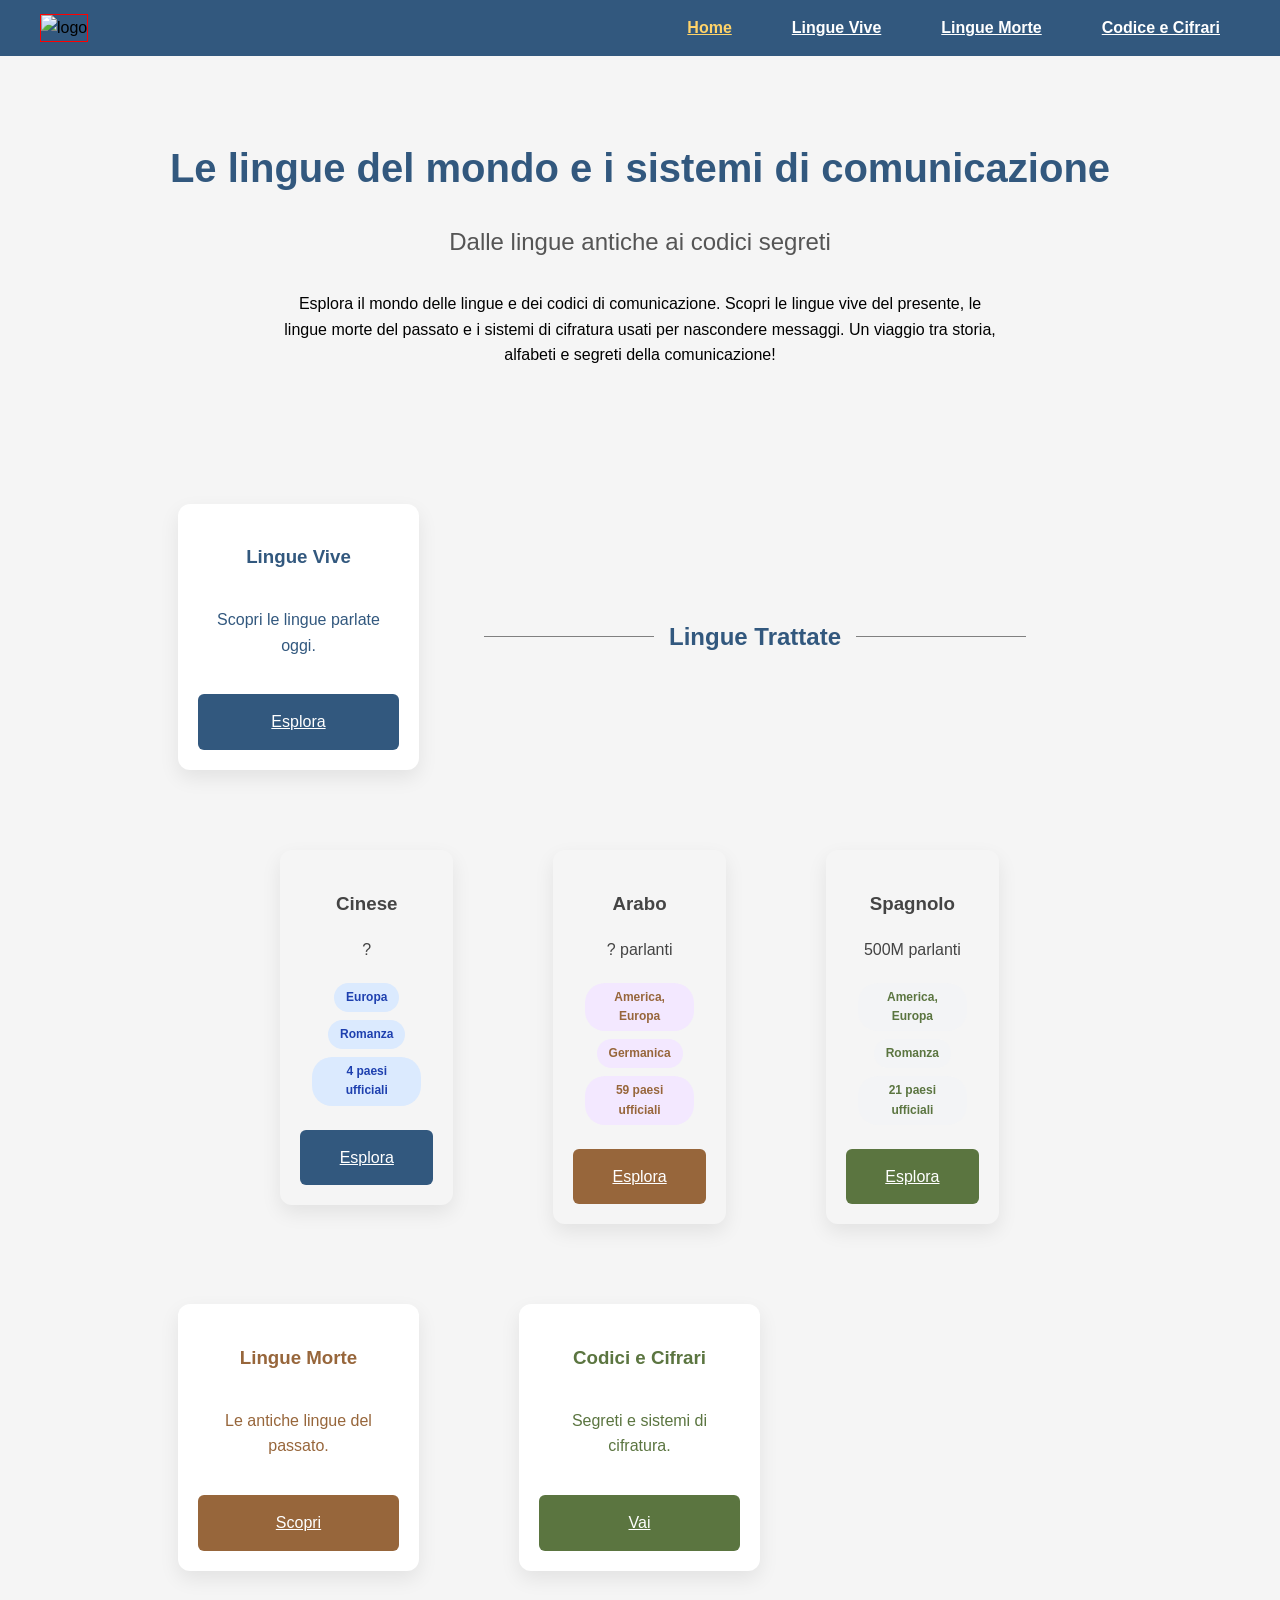
==== index.html @ 3eb3698b "finito pagina 'Home'(mancano le immagini e le modiche alle lingue delle card)" ====
<html>
    <meta charset="UTF-8">
    <meta name="viewport" content="width=device-width, initial-scale=1.0">
<head>
    <title>
        Lingue parlate nel mondo 
    </title> 
    <link rel="stylesheet" href="style.css">
</head>

<body>
    <header class="header">
        <img src="" alt="logo" class="header__logo">

        <nav class="menu">
            <ul class="nav__list">
                <li class="nav__item"> <a class="nav__link nav__link--active" href="">Home</a> </li>
                <li class="nav__item"> <a class="nav__link"href="lingue-vive.html">Lingue Vive</a> </li>
                <li class="nav__item"> <a class="nav__link"href="">Lingue Morte</a> </li>
                <li class="nav__item"> <a class="nav__link" href="">Codice e Cifrari</a> </li>
            </ul>
        </nav>
    </header>

    <div class="hero">
        <h1 class="hero__title">Le lingue del mondo e i sistemi di comunicazione</h1>
        <h2 class="hero__subtitle">Dalle lingue antiche ai codici segreti</h2>
        <p class="hero__text">Esplora il mondo delle lingue e dei codici di comunicazione. Scopri le lingue vive del presente, le lingue morte del passato e i sistemi di cifratura usati per nascondere messaggi. Un viaggio tra storia, alfabeti e segreti della comunicazione!</p>
    </div>

    <div class="grid">
        <div class="grid__column">
        <div class="card">
            <h3 class=" text--blu">Lingue Vive</h3>
            <img src="" alt="">
            <p class=" text--blu">Scopri le lingue parlate oggi.</p>
            <a href="lingue-vive.html" class="button button--blu">Esplora</a>
        </div>
    </div>
    
    <h2 class="section-title">Lingue Trattate</h2>

    <div class="grid">
        <div class="grid__column">
        <div class="card card-transparent">
            <img src="" alt="">
            <h3 class="">Cinese</h3>
            <p class="">?</p>
            <div class="tag">
                <li class="tag__button tag__button--azzuro">Europa</li>
                <li class="tag__button tag__button--azzuro">Romanza</li>
                <li class="tag__button tag__button--azzuro">4 paesi ufficiali</li>
            </div>
            <a href="lingue-vive.html" class="button button--blu">Esplora</a>
        </div>
    </div>

    <div class="grid__column">
        <div class="card card-transparent">
            <img src="" alt="">
            <h3 class="">Arabo</h3>
            <p class="">? parlanti</p>
            <div class="tag">
                <li class="tag__button tag__button--marrone">America, Europa</li>
                <li class="tag__button tag__button--marrone">Germanica</li>
                <li class="tag__button tag__button--marrone">59 paesi ufficiali</li>
            </div>
            <a href="" class="button button--marrone">Esplora</a>
        </div>
    </div>

    <div class="grid__column">
        <div class="card card-transparent">
            <img src="" alt="">
            <h3 class="">Spagnolo</h3>
            <p class="">500M parlanti</p>
            <div class="tag">
                <li class="tag__button tag__button--verde">America, Europa</li>
                <li class="tag__button tag__button--verde">Romanza</li>
                <li class="tag__button tag__button--verde">21 paesi ufficiali</li>
            </div>
            <a href="" class="button button--verde">Esplora</a>
        </div>
    </div>
    </div>
    <div class="grid__column">
        <div class="card">
            <h3 class=" text--marrone">Lingue Morte</h3>
            <img src="" alt="">
            <p class=" text--marrone">Le antiche lingue del passato.</p>
            <a href="" class="button button--marrone">Scopri</a>
        </div>
    </div>

    <div class="grid__column">
        <div class="card">
            <h3 class="text--verde">Codici e Cifrari</h3>
            <img src="" alt="">
            <p class=" text--verde">Segreti e sistemi di cifratura.</p>
            <a href="" class="button button--verde">Vai</a>
        </div>
    </div>
    </div>

</body>

</html>
---- style.css ----
body, html{ font-family: 'Segoe UI', Tahoma, sans-serif; line-height: 1.6; font-size: medium; box-sizing: border-box;margin: 0;padding: 0;}
*,*:before,*:after{ box-sizing: border-box;}
body{background: whitesmoke ;}

.header{
    display: flex;
    justify-content: space-between;
    align-items: center;
    background: #32587e;
    padding: 0 40px;
}

.header__logo{border: 1px, solid, red;}

.nav__list{display: flex; gap: 20px; padding:0 ; margin: 0;}
.nav__item{display: inline-block}
.nav__link{padding: 15px 20px; display: inline-block;color: white; font-weight: bold;transition: 0.3s;}
.nav__link:hover{color: #ffd369;}
.nav__link--active{color: #ffd369;}

.hero{
    display: block;
    text-align: center;
    padding: 80px 40px;
}
.hero__title{font-size: 40px; position: relative; margin: 0; COLOR: #32587e}
.hero__title::after{content: ""; display: block; width: 0px; height: 3px; background: #ffd369; margin: 10px auto; transition: 0.8s;}
.hero__title:hover::after{width: 30%;}
.hero__subtitle{ font-weight: 400; color: #555; padding: 0; margin: 0; }
.hero__text{margin-top: 30px; padding: 0 20%;}

.section-title{display: flex;justify-content: center;align-items: center;text-align: center;font-weight: 600; color: #32587e; padding: 0; margin: 0;}
.section-title::before{content: "";width: 170px;border-bottom:  1px solid grey;margin: 0 15px;}
.section-title::after{content: "";width: 170px;border-bottom: 1px solid grey;margin: 0 15px;}


.grid{display: flex; padding: 0px 10%; flex-wrap: wrap; color: #444; line-height:1.6; text-align: center;}
.grid__column{width: 33.3%; padding: 10px 20px;}

.card{background: white; padding: 20px; border-radius: 12px; box-shadow: 0 8px 20px rgba(0,0,0,0.08); transition: 0.3; margin: 30px}
.card:hover{transform: translateY(-10px); box-shadow: 0 15px 30px rgba(0,0,0,0.12)}
.card-transparent{background: transparent;}
.card--white{background: white;}


.button{padding: 15px 20px; display: inline-block; color: white; width: 100%; text-align: center; transition: 0.3; border-radius: 6px; margin-top: 20px}
.button:hover{background: #ffd369; color: #1e2a38; opacity: 0.85;}

.tag{display:flex; align-items: center; justify-content:space-around; gap:8px; padding:4px 12px; flex-wrap: wrap;}
.tag__button{display: inline-block; max-width: 180px; font-size: 12px; font-weight: 600;border-radius: 20px; padding: 5px 12px; text-align:center;}

.box{display:flex; justify-content:center;align-items: center; width: 100%;  padding: 20px 20%;background: radial-gradient(white, rgb(186, 216, 247));}
.box__txt{text-align: center;padding: 0 20px; color:#1e2a38;}



.tag__button--azzuro { background: #dbeafe; color: #1e40af; }
.tag__button--marrone   { background: #f3e8ff; color:#97663b; }
.tag__button--verde  { background: #f3f4f6; color:#5b7540; width: auto; }
.text--blu{color: #32587e; }
.text--marrone{color: #97663b; }
.text--verde{color: #5b7540; }
.button--blu{background:#32587e;}
.button--marrone{background:#97663b;}
.button--verde{background: #5b7540;}

@media (max-width: 768px){
    .header{padding-left: 20px; padding-right: 60px; position:relative}
    .menu{display: block; position: absolute;top: 108px; left: -100%; width: 100%;}  /*video su marchetti su come si fanno i 3 linette e appare il menu*/
    .nav__item{width: 100%}
    .hero{flex-wrap: wrap;}
    .hero__title,.hero__subtitle,.hero__text, .section-title{width: 100%}
    .grid__column, .card, .box{width: 100%}
    .box{flex-wrap: wrap;}
    
}
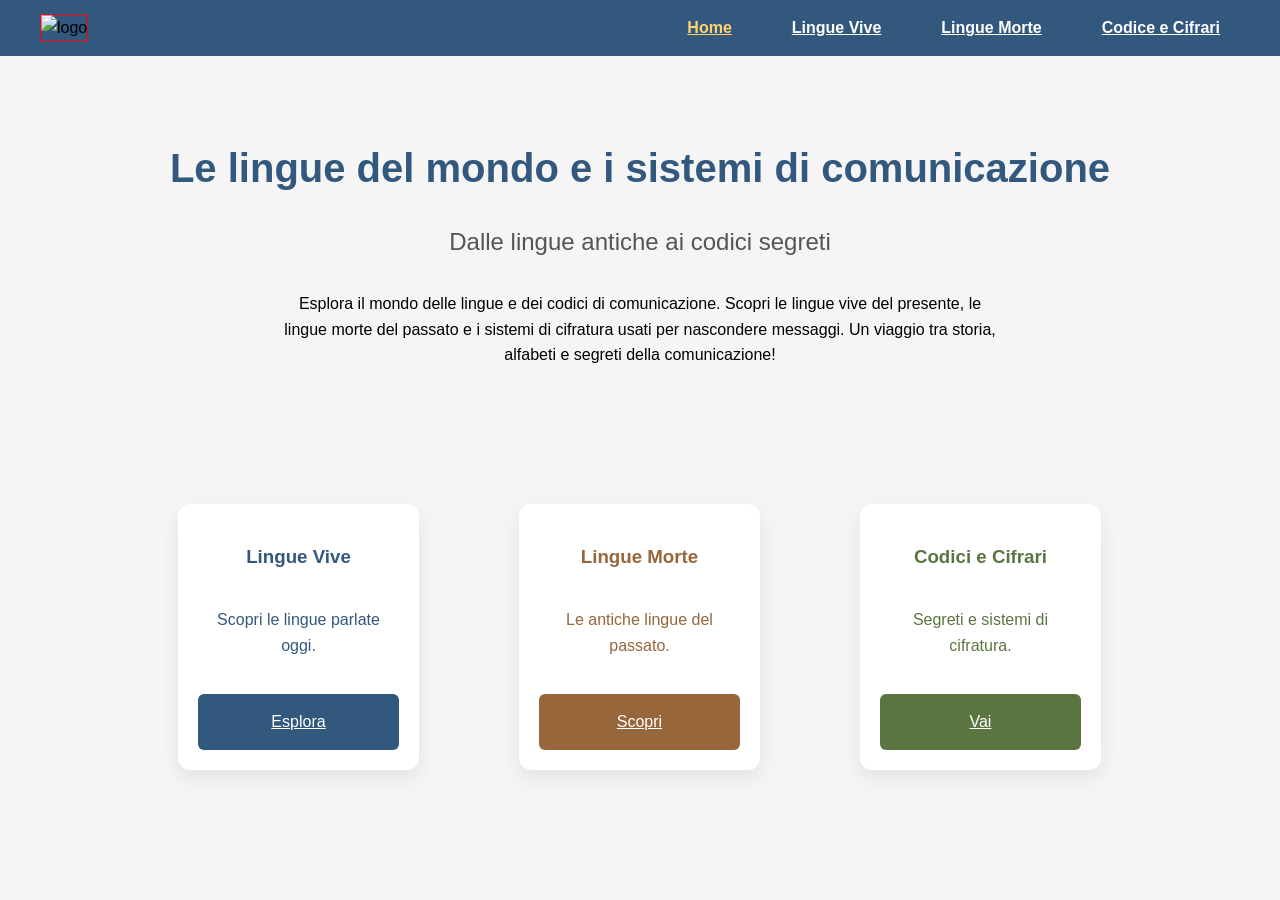
==== commit d4de7cfb: "piccoli errori sistemati" ====
--- a/index.html
+++ b/index.html
@@ -37,52 +37,7 @@
             <a href="lingue-vive.html" class="button button--blu">Esplora</a>
         </div>
     </div>
-    
-    <h2 class="section-title">Lingue Trattate</h2>
-
-    <div class="grid">
-        <div class="grid__column">
-        <div class="card card-transparent">
-            <img src="" alt="">
-            <h3 class="">Cinese</h3>
-            <p class="">?</p>
-            <div class="tag">
-                <li class="tag__button tag__button--azzuro">Europa</li>
-                <li class="tag__button tag__button--azzuro">Romanza</li>
-                <li class="tag__button tag__button--azzuro">4 paesi ufficiali</li>
-            </div>
-            <a href="lingue-vive.html" class="button button--blu">Esplora</a>
-        </div>
-    </div>
-
-    <div class="grid__column">
-        <div class="card card-transparent">
-            <img src="" alt="">
-            <h3 class="">Arabo</h3>
-            <p class="">? parlanti</p>
-            <div class="tag">
-                <li class="tag__button tag__button--marrone">America, Europa</li>
-                <li class="tag__button tag__button--marrone">Germanica</li>
-                <li class="tag__button tag__button--marrone">59 paesi ufficiali</li>
-            </div>
-            <a href="" class="button button--marrone">Esplora</a>
-        </div>
-    </div>
-
-    <div class="grid__column">
-        <div class="card card-transparent">
-            <img src="" alt="">
-            <h3 class="">Spagnolo</h3>
-            <p class="">500M parlanti</p>
-            <div class="tag">
-                <li class="tag__button tag__button--verde">America, Europa</li>
-                <li class="tag__button tag__button--verde">Romanza</li>
-                <li class="tag__button tag__button--verde">21 paesi ufficiali</li>
-            </div>
-            <a href="" class="button button--verde">Esplora</a>
-        </div>
-    </div>
-    </div>
+ 
     <div class="grid__column">
         <div class="card">
             <h3 class=" text--marrone">Lingue Morte</h3>
--- a/style.css
+++ b/style.css
@@ -72,5 +72,4 @@
     .hero__title,.hero__subtitle,.hero__text, .section-title{width: 100%}
     .grid__column, .card, .box{width: 100%}
     .box{flex-wrap: wrap;}
-    
 }
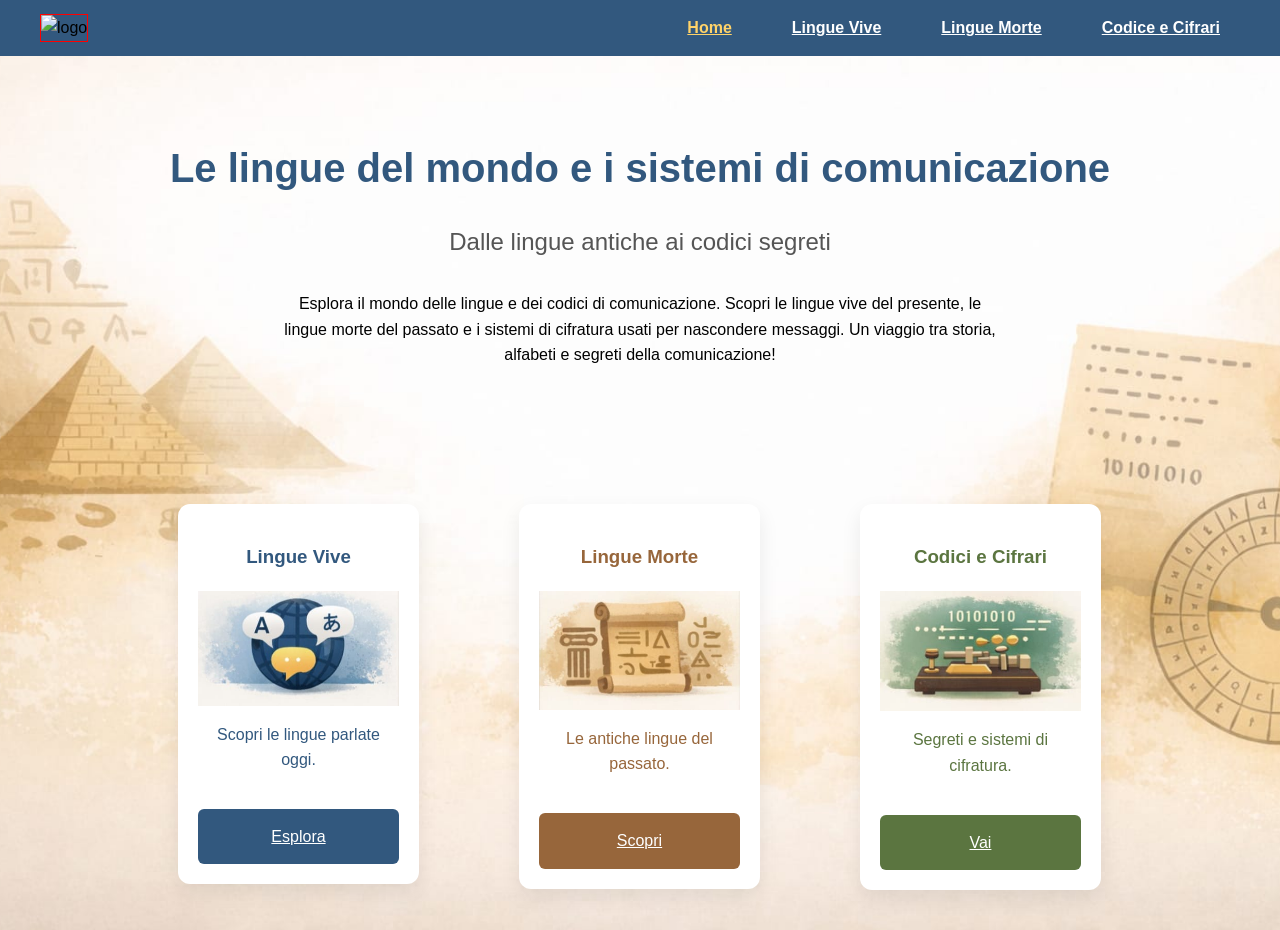
==== commit 664d9ca3: "creazione sottocartelle, inserimento immagini, sistemazione di particolari" ====
--- a/index.html
+++ b/index.html
@@ -14,9 +14,9 @@
 
         <nav class="menu">
             <ul class="nav__list">
-                <li class="nav__item"> <a class="nav__link nav__link--active" href="">Home</a> </li>
-                <li class="nav__item"> <a class="nav__link"href="lingue-vive.html">Lingue Vive</a> </li>
-                <li class="nav__item"> <a class="nav__link"href="">Lingue Morte</a> </li>
+                <li class="nav__item"> <a class="nav__link nav__link--active" href="index.html">Home</a> </li>
+                <li class="nav__item"> <a class="nav__link"href="lingue/lingue-vive.html">Lingue Vive</a> </li>
+                <li class="nav__item"> <a class="nav__link"href="lingue/lingue-morte.html">Lingue Morte</a> </li>
                 <li class="nav__item"> <a class="nav__link" href="">Codice e Cifrari</a> </li>
             </ul>
         </nav>
@@ -32,25 +32,25 @@
         <div class="grid__column">
         <div class="card">
             <h3 class=" text--blu">Lingue Vive</h3>
-            <img src="" alt="">
+            <img class="card__img" src="immagini/lingue vive.jpeg" alt="Lingue vive">
             <p class=" text--blu">Scopri le lingue parlate oggi.</p>
-            <a href="lingue-vive.html" class="button button--blu">Esplora</a>
+            <a href="lingue/lingue-vive.html" class="button button--blu">Esplora</a>
         </div>
     </div>
  
     <div class="grid__column">
         <div class="card">
             <h3 class=" text--marrone">Lingue Morte</h3>
-            <img src="" alt="">
+            <img class="card__img" src="immagini/lingue morte.jpeg" alt="lingue morte">
             <p class=" text--marrone">Le antiche lingue del passato.</p>
-            <a href="" class="button button--marrone">Scopri</a>
+            <a href="lingue/lingue-morte.html" class="button button--marrone">Scopri</a>
         </div>
     </div>
 
     <div class="grid__column">
         <div class="card">
             <h3 class="text--verde">Codici e Cifrari</h3>
-            <img src="" alt="">
+            <img class="card__img" src="immagini/codice e cifrari.jpeg" alt="codice e cifrari">
             <p class=" text--verde">Segreti e sistemi di cifratura.</p>
             <a href="" class="button button--verde">Vai</a>
         </div>
--- a/style.css
+++ b/style.css
@@ -1,6 +1,6 @@
 body, html{ font-family: 'Segoe UI', Tahoma, sans-serif; line-height: 1.6; font-size: medium; box-sizing: border-box;margin: 0;padding: 0;}
 *,*:before,*:after{ box-sizing: border-box;}
-body{background: whitesmoke ;}
+body{background-image: url("immagini/background1.jpeg");background-size: cover;background-repeat: no-repeat;background-position: center;background-attachment:local;}
 
 .header{
     display: flex;
@@ -24,10 +24,14 @@
     padding: 80px 40px;
 }
 .hero__title{font-size: 40px; position: relative; margin: 0; COLOR: #32587e}
-.hero__title::after{content: ""; display: block; width: 0px; height: 3px; background: #ffd369; margin: 10px auto; transition: 0.8s;}
-.hero__title:hover::after{width: 30%;}
+.hero__title::after, .hero__title--dead::after{content: ""; display: block; width: 0px; height: 3px; background: #ffd369; margin: 10px auto; transition: 0.8s;}
+.hero__title:hover::after, .hero__title--dead:hover::after{width: 30%;}
 .hero__subtitle{ font-weight: 400; color: #555; padding: 0; margin: 0; }
 .hero__text{margin-top: 30px; padding: 0 20%;}
+
+.hero__title--dead{font-size: 47px; position: relative; margin: 0;color: #5c3a21;}
+.hero__text--dead{margin-top: 30px; padding: 0 20%; color: #8c6b4f;}
+
 
 .section-title{display: flex;justify-content: center;align-items: center;text-align: center;font-weight: 600; color: #32587e; padding: 0; margin: 0;}
 .section-title::before{content: "";width: 170px;border-bottom:  1px solid grey;margin: 0 15px;}
@@ -41,6 +45,8 @@
 .card:hover{transform: translateY(-10px); box-shadow: 0 15px 30px rgba(0,0,0,0.12)}
 .card-transparent{background: transparent;}
 .card--white{background: white;}
+.card__img {max-width: 100%;height: auto;}
+.card__img1{max-width: 30%;height:auto; align-content: center;}
 
 
 .button{padding: 15px 20px; display: inline-block; color: white; width: 100%; text-align: center; transition: 0.3; border-radius: 6px; margin-top: 20px}
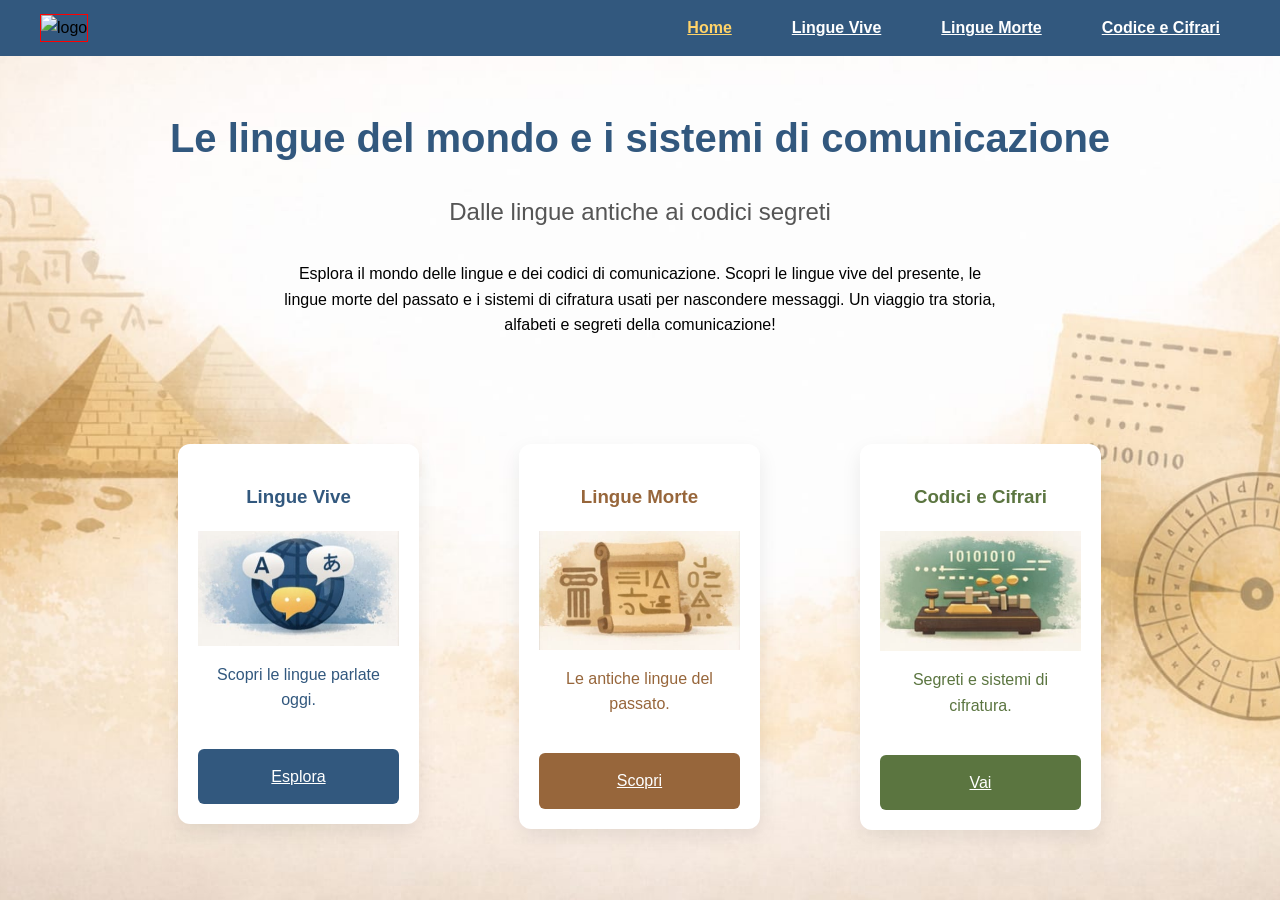
==== commit 232d2ece: "bozza lingue morte" ====
--- a/index.html
+++ b/index.html
@@ -8,7 +8,7 @@
     <link rel="stylesheet" href="style.css">
 </head>
 
-<body>
+<body class="body_1">
     <header class="header">
         <img src="" alt="logo" class="header__logo">
 
--- a/style.css
+++ b/style.css
@@ -1,6 +1,7 @@
 body, html{ font-family: 'Segoe UI', Tahoma, sans-serif; line-height: 1.6; font-size: medium; box-sizing: border-box;margin: 0;padding: 0;}
 *,*:before,*:after{ box-sizing: border-box;}
-body{background-image: url("immagini/background1.jpeg");background-size: cover;background-repeat: no-repeat;background-position: center;background-attachment:local;}
+.body_1{background-image: url("immagini/background1.jpeg");background-size: cover;background-repeat: no-repeat;background-position: center;background-attachment:local;}
+.body_2{background-image: url("immagini/background2.png");background-size: cover;background-repeat: no-repeat;background-position: center;background-attachment:local;}
 
 .header{
     display: flex;
@@ -21,7 +22,7 @@
 .hero{
     display: block;
     text-align: center;
-    padding: 80px 40px;
+    padding: 50px 40px;
 }
 .hero__title{font-size: 40px; position: relative; margin: 0; COLOR: #32587e}
 .hero__title::after, .hero__title--dead::after{content: ""; display: block; width: 0px; height: 3px; background: #ffd369; margin: 10px auto; transition: 0.8s;}
@@ -33,6 +34,8 @@
 .hero__text--dead{margin-top: 30px; padding: 0 20%; color: #8c6b4f;}
 
 
+
+
 .section-title{display: flex;justify-content: center;align-items: center;text-align: center;font-weight: 600; color: #32587e; padding: 0; margin: 0;}
 .section-title::before{content: "";width: 170px;border-bottom:  1px solid grey;margin: 0 15px;}
 .section-title::after{content: "";width: 170px;border-bottom: 1px solid grey;margin: 0 15px;}
@@ -40,6 +43,7 @@
 
 .grid{display: flex; padding: 0px 10%; flex-wrap: wrap; color: #444; line-height:1.6; text-align: center;}
 .grid__column{width: 33.3%; padding: 10px 20px;}
+
 
 .card{background: white; padding: 20px; border-radius: 12px; box-shadow: 0 8px 20px rgba(0,0,0,0.08); transition: 0.3; margin: 30px}
 .card:hover{transform: translateY(-10px); box-shadow: 0 15px 30px rgba(0,0,0,0.12)}
@@ -55,8 +59,9 @@
 .tag{display:flex; align-items: center; justify-content:space-around; gap:8px; padding:4px 12px; flex-wrap: wrap;}
 .tag__button{display: inline-block; max-width: 180px; font-size: 12px; font-weight: 600;border-radius: 20px; padding: 5px 12px; text-align:center;}
 
-.box{display:flex; justify-content:center;align-items: center; width: 100%;  padding: 20px 20%;background: radial-gradient(white, rgb(186, 216, 247));}
-.box__txt{text-align: center;padding: 0 20px; color:#1e2a38;}
+.box{display:flex; justify-content:center;align-items: center; width: 100%;  padding: 20px 20%;background: radial-gradient(white, rgba(137, 163, 69, 0.516));}
+.box__txt{text-align: center;padding: 0 20px; color:#1e2a38; }
+
 
 
 
@@ -69,6 +74,7 @@
 .button--blu{background:#32587e;}
 .button--marrone{background:#97663b;}
 .button--verde{background: #5b7540;}
+.button--gold{ background:#a69b25}
 
 @media (max-width: 768px){
     .header{padding-left: 20px; padding-right: 60px; position:relative}
@@ -78,4 +84,8 @@
     .hero__title,.hero__subtitle,.hero__text, .section-title{width: 100%}
     .grid__column, .card, .box{width: 100%}
     .box{flex-wrap: wrap;}
-}+}
+
+
+
+
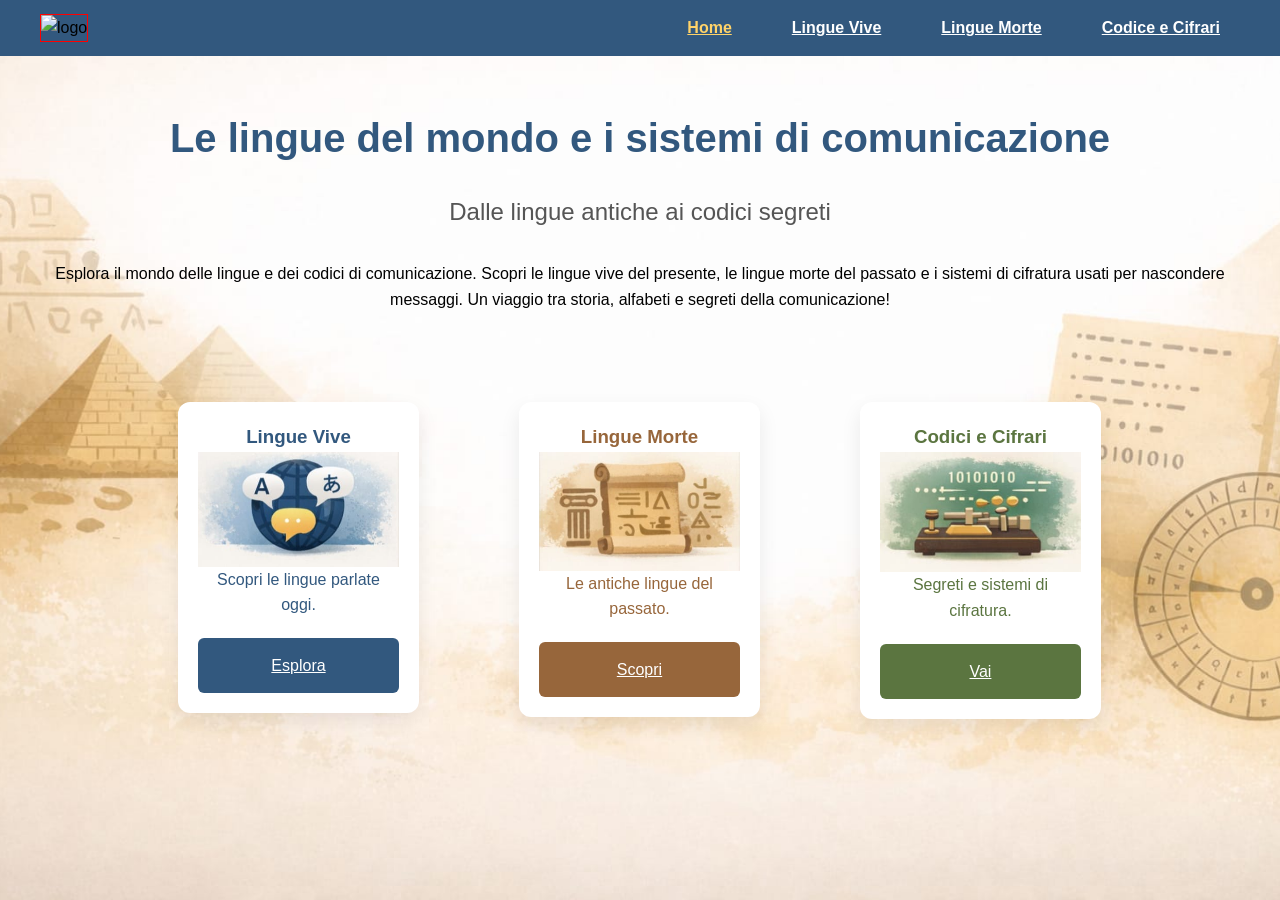
==== commit 7b2d2197: "aggiunta codici e cifrari" ====
--- a/index.html
+++ b/index.html
@@ -17,7 +17,7 @@
                 <li class="nav__item"> <a class="nav__link nav__link--active" href="index.html">Home</a> </li>
                 <li class="nav__item"> <a class="nav__link"href="lingue/lingue-vive.html">Lingue Vive</a> </li>
                 <li class="nav__item"> <a class="nav__link"href="lingue/lingue-morte.html">Lingue Morte</a> </li>
-                <li class="nav__item"> <a class="nav__link" href="">Codice e Cifrari</a> </li>
+                <li class="nav__item"> <a class="nav__link" href="lingue/codici-e-cifrari.html">Codice e Cifrari</a> </li>
             </ul>
         </nav>
     </header>
--- a/style.css
+++ b/style.css
@@ -3,12 +3,7 @@
 .body_1{background-image: url("immagini/background1.jpeg");background-size: cover;background-repeat: no-repeat;background-position: center;background-attachment:local;}
 .body_2{background-image: url("immagini/background2.png");background-size: cover;background-repeat: no-repeat;background-position: center;background-attachment:local;}
 
-.header{
-    display: flex;
-    justify-content: space-between;
-    align-items: center;
-    background: #32587e;
-    padding: 0 40px;
+.header{display: flex;justify-content: space-between;align-items: center;background: #32587e;padding: 0 40px;
 }
 
 .header__logo{border: 1px, solid, red;}
@@ -19,31 +14,30 @@
 .nav__link:hover{color: #ffd369;}
 .nav__link--active{color: #ffd369;}
 
-.hero{
-    display: block;
-    text-align: center;
-    padding: 50px 40px;
+.hero{display: block;text-align: center;padding: 50px 40px;}
+.hero--left{display: block;padding: 40px 40px;text-align: left;pointer-events: none;}
+.hero--right{flex-direction: row-reverse;}
+.hero--left, .hero--right{display: flex;align-items: flex-start;gap: 20px;padding: 40px;pointer-events: none;
 }
+
+.hero__img{max-width: 30%;max-height: 100%;height: auto;width: auto;align-self:last baseline;flex-shrink: 0;}
+.hero__content {display: flex;flex-direction: column;gap: 10px;}
+
 .hero__title{font-size: 40px; position: relative; margin: 0; COLOR: #32587e}
 .hero__title::after, .hero__title--dead::after{content: ""; display: block; width: 0px; height: 3px; background: #ffd369; margin: 10px auto; transition: 0.8s;}
 .hero__title:hover::after, .hero__title--dead:hover::after{width: 30%;}
 .hero__subtitle{ font-weight: 400; color: #555; padding: 0; margin: 0; }
-.hero__text{margin-top: 30px; padding: 0 20%;}
+.hero__text{margin-top: 30px; padding: 0;}
 
 .hero__title--dead{font-size: 47px; position: relative; margin: 0;color: #5c3a21;}
 .hero__text--dead{margin-top: 30px; padding: 0 20%; color: #8c6b4f;}
 
-
-
-
 .section-title{display: flex;justify-content: center;align-items: center;text-align: center;font-weight: 600; color: #32587e; padding: 0; margin: 0;}
-.section-title::before{content: "";width: 170px;border-bottom:  1px solid grey;margin: 0 15px;}
+.section-title::before{content: "";width: 170px;border-bottom:1px solid grey;margin: 0 15px;}
 .section-title::after{content: "";width: 170px;border-bottom: 1px solid grey;margin: 0 15px;}
-
 
 .grid{display: flex; padding: 0px 10%; flex-wrap: wrap; color: #444; line-height:1.6; text-align: center;}
 .grid__column{width: 33.3%; padding: 10px 20px;}
-
 
 .card{background: white; padding: 20px; border-radius: 12px; box-shadow: 0 8px 20px rgba(0,0,0,0.08); transition: 0.3; margin: 30px}
 .card:hover{transform: translateY(-10px); box-shadow: 0 15px 30px rgba(0,0,0,0.12)}
@@ -52,22 +46,50 @@
 .card__img {max-width: 100%;height: auto;}
 .card__img1{max-width: 30%;height:auto; align-content: center;}
 
-
 .button{padding: 15px 20px; display: inline-block; color: white; width: 100%; text-align: center; transition: 0.3; border-radius: 6px; margin-top: 20px}
 .button:hover{background: #ffd369; color: #1e2a38; opacity: 0.85;}
 
 .tag{display:flex; align-items: center; justify-content:space-around; gap:8px; padding:4px 12px; flex-wrap: wrap;}
 .tag__button{display: inline-block; max-width: 180px; font-size: 12px; font-weight: 600;border-radius: 20px; padding: 5px 12px; text-align:center;}
 
-.box{display:flex; justify-content:center;align-items: center; width: 100%;  padding: 20px 20%;background: radial-gradient(white, rgba(137, 163, 69, 0.516));}
+.box{display:flex; justify-content:center;align-items: center; width: 100%;
+    padding: 20px 20%;background: radial-gradient(white, rgba(137, 163, 69, 0.516));}
 .box__txt{text-align: center;padding: 0 20px; color:#1e2a38; }
 
+.timeline{padding: 100px 20px;background: #fdf8f2;position: relative;}
+.timeline__title{font-size: 38px;text-align: center; margin-bottom: 60px;color: #5c3a21;}
+.timeline__line{display: flex;justify-content: center;gap: 60px;}
+.timeline__container::before{content: "";position: absolute;left: 50%;top: 0;width: 4px;height: 100%;background: #d6bfa7;transform: translateX(-50%);
+}
 
+
+/* SINGOLO BLOCCO */
+.timeline__item{position: relative;width: 50%;padding: 20px 40px;box-sizing: border-box;}
+/* BLOCCO SINISTRA */
+.timeline__item:nth-child(odd){left: 0;text-align: right;
+}
+/* BLOCCO DESTRA */
+.timeline__item:nth-child(even){left: 50%;
+}
+/* CONTENUTO */
+.timeline__content{background: white;padding: 20px;border-radius: 10px;box-shadow: 0 8px 20px rgba(0,0,0,0.05);
+}
+/* PALLINO SULLA LINEA */
+.timeline__item::before{content: "";position: absolute;top: 30px;width: 15px;height: 15px;background: #5c3a21;border-radius: 50%;z-index: 1;
+}
+.timeline__item:nth-child(odd)::before{right: -8px;
+}
+.timeline__item:nth-child(even)::before{left: -8px;
+}
+.timeline__date{font-weight: bold;display: block;margin-bottom: 10px;color: #5c3a21;
+}
 
 
 .tag__button--azzuro { background: #dbeafe; color: #1e40af; }
-.tag__button--marrone   { background: #f3e8ff; color:#97663b; }
-.tag__button--verde  { background: #f3f4f6; color:#5b7540; width: auto; }
+.tag__button--marron
+ { background: #f3e8ff; color:#97663b; }
+.tag__button--verd
+{ background: #f3f4f6; color:#5b7540; width: auto; }
 .text--blu{color: #32587e; }
 .text--marrone{color: #97663b; }
 .text--verde{color: #5b7540; }
@@ -78,14 +100,51 @@
 
 @media (max-width: 768px){
     .header{padding-left: 20px; padding-right: 60px; position:relative}
-    .menu{display: block; position: absolute;top: 108px; left: -100%; width: 100%;}  /*video su marchetti su come si fanno i 3 linette e appare il menu*/
+    .menu{display: block; position: absolute;top: 108px; left: -100%; width: 100%;}
+    /*video su marchetti su come si fanno i 3 linette e appare il menu*/
     .nav__item{width: 100%}
     .hero{flex-wrap: wrap;}
+    .hero--left, .hero--right{flex-wrap: wrap;}
     .hero__title,.hero__subtitle,.hero__text, .section-title{width: 100%}
-    .grid__column, .card, .box{width: 100%}
-    .box{flex-wrap: wrap;}
+    .hero__img{display: none;}.grid__column, 
+    .card, .box{width: 100%}.box{flex-wrap: wrap;}
 }
 
 
-
-
+* { margin: 0; padding: 0; box-sizing: border-box; }
+@keyframes caduta-car { 0% { transform: translateY(-100vh); } 100% { transform: translateY(110vh); } }
+@keyframes pulsazione-bagliore { 0%, 100% { opacity: 0; } 50% { opacity: 0.5; } }
+.pg-codici { position: relative; min-height: 100vh; width: 100%; display: flex; flex-direction: column; align-items: center; justify-content: center; overflow: hidden; transition: all 0.6s ease; font-family: "Georgia", serif; padding: 2rem; }
+.pg-codici--chiaro { background: #f0f2f5; color: #1a1a1a; }
+.pg-codici--segreto { background: #0d0f12; color: #00ff66; font-family: "Courier New", monospace; }
+.pg-codici__sfondo { position: absolute; inset: 0; pointer-events: none; z-index: 0; }
+.pg-codici__sfondo-car { position: absolute; top: 0; font-size: 1.1rem; animation: caduta-car linear infinite; user-select: none; }
+.pg-codici--chiaro .pg-codici__sfondo-car { color: #8e9aaf; }
+.pg-codici--segreto .pg-codici__sfondo-car { color: #00cc55; }
+.pg-codici__int-box { position: relative; z-index: 10; margin-bottom: 2rem; }
+.pg-codici__int { display: flex; align-items: center; gap: 0.8rem; cursor: pointer; padding: 0.6rem 1.4rem; border-radius: 50px; border: 2px solid currentColor; transition: 0.4s; user-select: none; }
+.pg-codici--chiaro .pg-codici__int { border-color: #ccd1d9; background: #fff; }
+.pg-codici--segreto .pg-codici__int { border-color: #008833; background: #1a1d21; }
+.pg-codici__int-punto { width: 14px; height: 14px; border-radius: 50%; transition: 0.4s; }
+.pg-codici--chiaro .pg-codici__int-punto { background: #3b82f6; }
+.pg-codici--segreto .pg-codici__int-punto { background: #ff3333; }
+.pg-codici__int-testo { font-size: 0.9rem; font-weight: 600; }
+.pg-codici__tit { position: relative; z-index: 10; font-size: clamp(2rem, 5vw, 3.5rem); font-weight: 700; text-align: center; margin-bottom: 3rem; letter-spacing: 0.05em; transition: 0.4s; }
+.pg-codici__tit:hover { letter-spacing: 0.2em; }
+.pg-codici--chiaro .pg-codici__tit { text-shadow: 0 2px 10px rgba(0,0,0,0.05); }
+.pg-codici--segreto .pg-codici__tit { text-shadow: 0 0 15px #00ff66; }
+.pg-codici__schede { position: relative; z-index: 10; display: flex; gap: 2rem; flex-wrap: wrap; justify-content: center; max-width: 1000px; }
+.sch-codice { position: relative; width: 260px; padding: 2.5rem 1.5rem; border-radius: 18px; text-align: center; cursor: pointer; transition: 0.4s; overflow: hidden; }
+.pg-codici--chiaro .sch-codice { background: #fff; border: 1px solid #ddd; box-shadow: 0 4px 15px rgba(0,0,0,0.05); }
+.pg-codici--segreto .sch-codice { background: #1a1d21; border: 1px solid #005522; }
+.sch-codice:hover { transform: translateY(-10px); }
+.sch-codice__luc { font-size: 2.5rem; margin-bottom: 1rem; position: relative; height: 3.5rem; }
+.sch-codice__luc-ico { position: absolute; left: 50%; transform: translateX(-50%); transition: 0.3s; }
+.sch-codice__luc-ico--aperto { opacity: 0; transform: translateX(-50%) scale(0.5); }
+.sch-codice:hover .sch-codice__luc-ico--chiuso { opacity: 0; transform: translateX(-50%) rotate(-20deg) scale(0.8); }
+.sch-codice:hover .sch-codice__luc-ico--aperto { opacity: 1; transform: translateX(-50%) scale(1.1); }
+.sch-codice__nome { font-weight: 700; margin-bottom: 0.5rem; }
+.sch-codice__frase { font-size: 0.85rem; opacity: 0; transform: translateY(10px); transition: 0.4s; font-style: italic; }
+.sch-codice:hover .sch-codice__frase { opacity: 0.7; transform: translateY(0); }
+.sch-codice__bagliore { position: absolute; inset: 0; pointer-events: none; opacity: 0; background: radial-gradient(circle, rgba(0,255,102,0.1) 0%, transparent 70%); }
+.sch-codice:hover .sch-codice__bagliore { opacity: 1; animation: pulsazione-bagliore 2s infinite; }
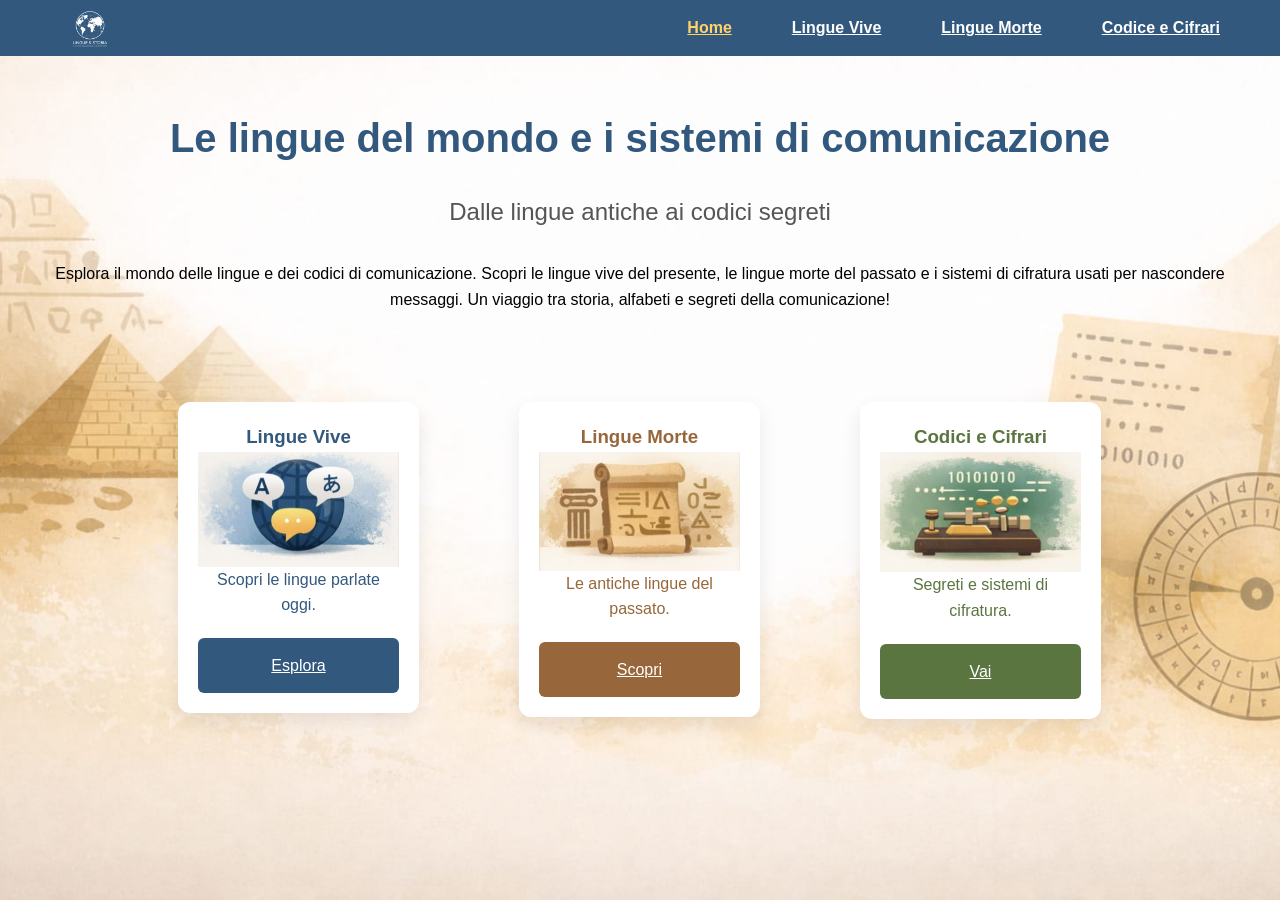
==== commit 5e2183df: "in questo commit ho fatto tantissime cose tra cui, sistemato tutti i link tra i vari file, creato il" ====
--- a/index.html
+++ b/index.html
@@ -10,16 +10,28 @@
 
 <body class="body_1">
     <header class="header">
-        <img src="" alt="logo" class="header__logo">
-
+        <img src="immagini/logo.png" alt="logo" class="header__logo">
+        
+        <details class="menu-toggle">
+            <summary class="hamburger" id="hamburger">☰</summary>
+            <nav class="menu">
+                <ul class="nav__list">
+                    <li class="nav__item"> <a class="nav__link nav__link--active" href="index.html">Home</a> </li>
+                    <li class="nav__item"> <a class="nav__link"href="lingue/lingue-vive.html">Lingue Vive</a> </li>
+                    <li class="nav__item"> <a class="nav__link"href="lingue/lingue-morte.html">Lingue Morte</a> </li>
+                    <li class="nav__item"> <a class="nav__link" href="lingue/codici-e-cifrari.html">Codice e Cifrari</a> </li>
+                </ul>
+            </nav>
+        </details>  
         <nav class="menu">
-            <ul class="nav__list">
-                <li class="nav__item"> <a class="nav__link nav__link--active" href="index.html">Home</a> </li>
-                <li class="nav__item"> <a class="nav__link"href="lingue/lingue-vive.html">Lingue Vive</a> </li>
-                <li class="nav__item"> <a class="nav__link"href="lingue/lingue-morte.html">Lingue Morte</a> </li>
-                <li class="nav__item"> <a class="nav__link" href="lingue/codici-e-cifrari.html">Codice e Cifrari</a> </li>
-            </ul>
+                <ul class="nav__list">
+                    <li class="nav__item"> <a class="nav__link nav__link--active" href="index.html">Home</a> </li>
+                    <li class="nav__item"> <a class="nav__link"href="lingue/lingue-vive.html">Lingue Vive</a> </li>
+                    <li class="nav__item"> <a class="nav__link"href="lingue/lingue-morte.html">Lingue Morte</a> </li>
+                    <li class="nav__item"> <a class="nav__link" href="lingue/codici-e-cifrari.html">Codice e Cifrari</a> </li>
+                </ul>
         </nav>
+     
     </header>
 
     <div class="hero">
@@ -52,7 +64,7 @@
             <h3 class="text--verde">Codici e Cifrari</h3>
             <img class="card__img" src="immagini/codice e cifrari.jpeg" alt="codice e cifrari">
             <p class=" text--verde">Segreti e sistemi di cifratura.</p>
-            <a href="" class="button button--verde">Vai</a>
+            <a href="lingue/codici-e-cifrari.html" class="button button--verde">Vai</a>
         </div>
     </div>
     </div>
--- a/style.css
+++ b/style.css
@@ -6,7 +6,25 @@
 .header{display: flex;justify-content: space-between;align-items: center;background: #32587e;padding: 0 40px;
 }
 
-.header__logo{border: 1px, solid, red;}
+.header__logo{
+    border: 1px, solid, #32587e;
+    max-width: 100px;
+    height: auto;
+}
+
+.menu-toggle{
+    display: none;
+}
+
+.hamburger{
+    display: none;
+    background: none;
+    border: none;
+    font-size: 1.5rem;
+    cursor: pointer;
+    color: white;
+}
+
 
 .nav__list{display: flex; gap: 20px; padding:0 ; margin: 0;}
 .nav__item{display: inline-block}
@@ -99,15 +117,19 @@
 .button--gold{ background:#a69b25}
 
 @media (max-width: 768px){
-    .header{padding-left: 20px; padding-right: 60px; position:relative}
-    .menu{display: block; position: absolute;top: 108px; left: -100%; width: 100%;}
-    /*video su marchetti su come si fanno i 3 linette e appare il menu*/
-    .nav__item{width: 100%}
+    .header{padding-left: 20px; padding-right: 20px; position:relative}
+    .hamburger{display: block; color: white;}
+    .menu{position: absolute; top: 60px; left: 0; right: 0; width: 100%; background: #32587e; max-height: 0; overflow: hidden; transition: max-height 0.3s ease;}
+    .menu-toggle{display: block;}
+    details[open] .menu {max-height: 500px;}
+    .nav__list{flex-direction: column; gap: 0; padding: 10px 0;}
+    .nav__item{width: 100%; border-bottom: 1px solid #1e2a38;}
+    .nav__link{padding: 15px 20px; width: 100%; display: block;}
     .hero{flex-wrap: wrap;}
-    .hero--left, .hero--right{flex-wrap: wrap;}
-    .hero__title,.hero__subtitle,.hero__text, .section-title{width: 100%}
-    .hero__img{display: none;}.grid__column, 
-    .card, .box{width: 100%}.box{flex-wrap: wrap;}
+    .hero--left, .hero--right{display: flex; flex-direction: column; align-items: center; flex-wrap: wrap;}
+    .hero__title,.hero__subtitle,.hero__text, .section-title{pointer-events: none;width: 100%}
+    .hero__img{display: block; max-width: 100%;}
+    .grid__column, .card, .box{width: 100%}.box{flex-wrap: wrap;}
 }
 
 
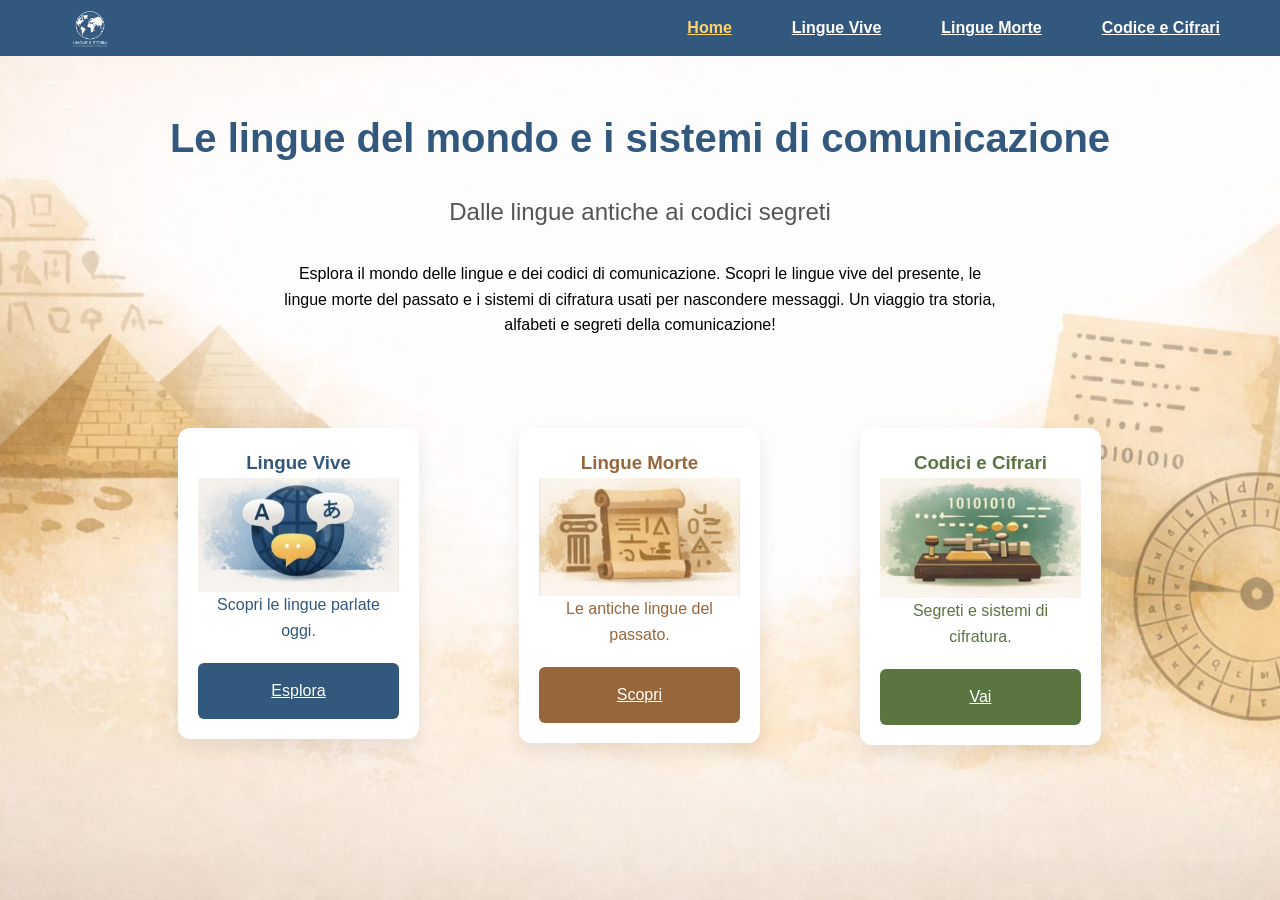
==== commit acf86337: "menu a tendina" ====
--- a/index.html
+++ b/index.html
@@ -12,25 +12,30 @@
     <header class="header">
         <img src="immagini/logo.png" alt="logo" class="header__logo">
         
-        <details class="menu-toggle">
+        <details class="menu" open>
             <summary class="hamburger" id="hamburger">☰</summary>
-            <nav class="menu">
                 <ul class="nav__list">
                     <li class="nav__item"> <a class="nav__link nav__link--active" href="index.html">Home</a> </li>
-                    <li class="nav__item"> <a class="nav__link"href="lingue/lingue-vive.html">Lingue Vive</a> </li>
-                    <li class="nav__item"> <a class="nav__link"href="lingue/lingue-morte.html">Lingue Morte</a> </li>
-                    <li class="nav__item"> <a class="nav__link" href="lingue/codici-e-cifrari.html">Codice e Cifrari</a> </li>
+                    <li class="nav__item"> <a class="nav__link"href="lingue/lingue-vive.html">Lingue Vive</a> <ul class="menu-tendina">
+                        <li><a href="lingue/lingue-vive/italiano.html">Italiano</a></li>
+                        <li><a href="lingue/lingue-vive/inglese.html">Inglese</a></li>
+                        <li><a href="lingue/lingue-vive/spagnolo.html">Spagnolo</a></li>
+                    </ul></li>
+
+                    <li class="nav__item"> <a class="nav__link"href="lingue/lingue-morte.html">Lingue Morte</a>  <ul class="menu-tendina">
+                        <li><a href="lingue/lingue-morte/grecoantico.html">Greco</a></li>
+                        <li><a href="lingue/lingue-morte/latino.html">Latino</a></li>
+                        <li><a href="lingue/lingue-morte/sumero.html">Sumero</a></li>
+                    </ul></li>
+                    <li class="nav__item"> <a class="nav__link" href="lingue/codici-e-cifrari.html">Codice e Cifrari</a> <ul class="menu-tendina">
+                        <li><a href="lingue/codici/codicemorse.html">Codice Morse</a></li>
+                        <li><a href="lingue/codici/cifrariodicesare.html">Cifrario di Cesare</a></li>
+                        <li><a href="lingue/codici/cifrariodivigenere.html">Cifrario di Vigènere</a></li>
+                    </ul> </li>
                 </ul>
-            </nav>
+
         </details>  
-        <nav class="menu">
-                <ul class="nav__list">
-                    <li class="nav__item"> <a class="nav__link nav__link--active" href="index.html">Home</a> </li>
-                    <li class="nav__item"> <a class="nav__link"href="lingue/lingue-vive.html">Lingue Vive</a> </li>
-                    <li class="nav__item"> <a class="nav__link"href="lingue/lingue-morte.html">Lingue Morte</a> </li>
-                    <li class="nav__item"> <a class="nav__link" href="lingue/codici-e-cifrari.html">Codice e Cifrari</a> </li>
-                </ul>
-        </nav>
+        
      
     </header>
 
--- a/style.css
+++ b/style.css
@@ -12,50 +12,59 @@
     height: auto;
 }
 
-.menu-toggle{
-    display: none;
-}
+.menu{display: flex;}
 
 .hamburger{
     display: none;
     background: none;
     border: none;
-    font-size: 1.5rem;
+    font-size: 1.8rem;
     cursor: pointer;
     color: white;
-}
+    transition: 0.3s;
+}
+
+.hamburger:hover{ color: #ffd369;}
 
 
 .nav__list{display: flex; gap: 20px; padding:0 ; margin: 0;}
-.nav__item{display: inline-block}
+.nav__item{display: inline-block; position:relative;}
 .nav__link{padding: 15px 20px; display: inline-block;color: white; font-weight: bold;transition: 0.3s;}
 .nav__link:hover{color: #ffd369;}
 .nav__link--active{color: #ffd369;}
+.menu-tendina{padding: 15px 20px;display:none;position:absolute;top:100%;left:auto;background:#32587e;list-style:none;z-index:1000;}
+.nav__item:hover .menu-tendina{display:block;}
+.menu-tendina a{color:white;text-decoration:none;}
+.menu-tendina a:visited{color:white;}
+.menu-tendina a:hover{ color:#ffd369;}
 
 .hero{display: block;text-align: center;padding: 50px 40px;}
 .hero--left{display: block;padding: 40px 40px;text-align: left;pointer-events: none;}
 .hero--right{flex-direction: row-reverse;}
-.hero--left, .hero--right{display: flex;align-items: flex-start;gap: 20px;padding: 40px;pointer-events: none;
+.hero--left, .hero--right{display: flex;align-items: flex-start;gap: 20px;padding: 40px;
 }
 
 .hero__img{max-width: 30%;max-height: 100%;height: auto;width: auto;align-self:last baseline;flex-shrink: 0;}
 .hero__content {display: flex;flex-direction: column;gap: 10px;}
 
 .hero__title{font-size: 40px; position: relative; margin: 0; COLOR: #32587e}
-.hero__title::after, .hero__title--dead::after{content: ""; display: block; width: 0px; height: 3px; background: #ffd369; margin: 10px auto; transition: 0.8s;}
-.hero__title:hover::after, .hero__title--dead:hover::after{width: 30%;}
+.hero__title::after, .timeline__title::after{content: ""; display: block; width: 0px; height: 3px; background: #ffd369; margin: 10px auto; transition: 0.8s;}
+.hero__title:hover::after, .timeline__title:hover::after{width: 30%;}
 .hero__subtitle{ font-weight: 400; color: #555; padding: 0; margin: 0; }
-.hero__text{margin-top: 30px; padding: 0;}
-
-.hero__title--dead{font-size: 47px; position: relative; margin: 0;color: #5c3a21;}
+.hero__text{margin-top: 30px; padding: 0 20%;}
+
+
 .hero__text--dead{margin-top: 30px; padding: 0 20%; color: #8c6b4f;}
 
 .section-title{display: flex;justify-content: center;align-items: center;text-align: center;font-weight: 600; color: #32587e; padding: 0; margin: 0;}
 .section-title::before{content: "";width: 170px;border-bottom:1px solid grey;margin: 0 15px;}
 .section-title::after{content: "";width: 170px;border-bottom: 1px solid grey;margin: 0 15px;}
 
+.mappa{display:block;margin:40px auto;max-width: 50%;max-height: 100%;border-radius: 20px;border: 2px solid rgb(207, 190, 190);}
+
 .grid{display: flex; padding: 0px 10%; flex-wrap: wrap; color: #444; line-height:1.6; text-align: center;}
 .grid__column{width: 33.3%; padding: 10px 20px;}
+.grid__column--dead{width: 50%; padding: 10px 5px;}
 
 .card{background: white; padding: 20px; border-radius: 12px; box-shadow: 0 8px 20px rgba(0,0,0,0.08); transition: 0.3; margin: 30px}
 .card:hover{transform: translateY(-10px); box-shadow: 0 15px 30px rgba(0,0,0,0.12)}
@@ -74,34 +83,21 @@
     padding: 20px 20%;background: radial-gradient(white, rgba(137, 163, 69, 0.516));}
 .box__txt{text-align: center;padding: 0 20px; color:#1e2a38; }
 
-.timeline{padding: 100px 20px;background: #fdf8f2;position: relative;}
-.timeline__title{font-size: 38px;text-align: center; margin-bottom: 60px;color: #5c3a21;}
-.timeline__line{display: flex;justify-content: center;gap: 60px;}
-.timeline__container::before{content: "";position: absolute;left: 50%;top: 0;width: 4px;height: 100%;background: #d6bfa7;transform: translateX(-50%);
-}
-
-
-/* SINGOLO BLOCCO */
-.timeline__item{position: relative;width: 50%;padding: 20px 40px;box-sizing: border-box;}
-/* BLOCCO SINISTRA */
-.timeline__item:nth-child(odd){left: 0;text-align: right;
-}
-/* BLOCCO DESTRA */
-.timeline__item:nth-child(even){left: 50%;
-}
-/* CONTENUTO */
-.timeline__content{background: white;padding: 20px;border-radius: 10px;box-shadow: 0 8px 20px rgba(0,0,0,0.05);
-}
-/* PALLINO SULLA LINEA */
-.timeline__item::before{content: "";position: absolute;top: 30px;width: 15px;height: 15px;background: #5c3a21;border-radius: 50%;z-index: 1;
-}
-.timeline__item:nth-child(odd)::before{right: -8px;
-}
-.timeline__item:nth-child(even)::before{left: -8px;
-}
-.timeline__date{font-weight: bold;display: block;margin-bottom: 10px;color: #5c3a21;
-}
-
+
+.timeline__title { font-size: 38px; text-align: center; margin-bottom: 60px; color: #5c3a21; }
+.timeline__container { position: relative; max-width: 1200px; margin: 0 auto; }
+.timeline__container::before { content: ""; position: absolute; left: 50%; top: 0; width: 4px; height: 100%; background: #d6bfa7; transform: translateX(-50%); }
+.timeline__item { position: relative; width: 50%; padding: 20px 40px; box-sizing: border-box; display: flex; }
+.timeline__item:nth-child(odd) { left: 0; justify-content: flex-end; }
+.timeline__item:nth-child(even) { left: 50%; justify-content: flex-start; }
+.timeline__content { display: flex; background: white; border-radius: 10px; box-shadow: 0 8px 20px rgba(0,0,0,0.05); overflow: hidden; width: 100%; max-width: 500px; }
+.timeline__date-box { padding: 20px; background: #f9f4ef; min-width: 130px; border-right: 1px solid #eee; text-align: center; display: flex; flex-direction: column; justify-content: center; }
+.timeline__info-box { padding: 20px; flex-grow: 1; }
+.timeline__item::before { content: ""; position: absolute; top: 40px; width: 15px; height: 15px; background: #5c3a21; border-radius: 50%; z-index: 1; }
+.timeline__item:nth-child(odd)::before { right: -8px; }
+.timeline__item:nth-child(even)::before { left: -8px; }
+.timeline__date { font-weight: bold; display: block; color: #5c3a21; }
+.timeline__info-box h1 { font-size: 22px; margin: 0 0 10px 0; color: #5c3a21; }
 
 .tag__button--azzuro { background: #dbeafe; color: #1e40af; }
 .tag__button--marron
@@ -117,19 +113,61 @@
 .button--gold{ background:#a69b25}
 
 @media (max-width: 768px){
-    .header{padding-left: 20px; padding-right: 20px; position:relative}
-    .hamburger{display: block; color: white;}
-    .menu{position: absolute; top: 60px; left: 0; right: 0; width: 100%; background: #32587e; max-height: 0; overflow: hidden; transition: max-height 0.3s ease;}
-    .menu-toggle{display: block;}
-    details[open] .menu {max-height: 500px;}
-    .nav__list{flex-direction: column; gap: 0; padding: 10px 0;}
-    .nav__item{width: 100%; border-bottom: 1px solid #1e2a38;}
-    .nav__link{padding: 15px 20px; width: 100%; display: block;}
-    .hero{flex-wrap: wrap;}
-    .hero--left, .hero--right{display: flex; flex-direction: column; align-items: center; flex-wrap: wrap;}
-    .hero__title,.hero__subtitle,.hero__text, .section-title{pointer-events: none;width: 100%}
-    .hero__img{display: block; max-width: 100%;}
-    .grid__column, .card, .box{width: 100%}.box{flex-wrap: wrap;}
+    .hero__title { font-size: 36px; }
+    .hero { padding: 40px 5%; }
+    .header{flex-wrap:wrap;padding:10px 20px;}
+    .header__logo{max-width:80px;}
+
+    /* HAMBURGER */
+
+    .hamburger{display:flex;font-size:1.8rem;cursor: pointer;padding:10px 0;justify-content: flex-end;}
+    .hamburger::-webkit-details-marker{display:none;}
+
+    /* MENU */
+
+    .menu{display:block;width:100%;}
+    .nav__list{flex-direction:column;width:100%;}
+    .nav__item{width:100%;border-bottom:1px solid rgba(255,255,255,0.2);}
+    .nav__link{display:inline-block;width:100%;position:relative;}
+    .menu-tendina{padding:10px;display:none;position:absolute;top:0;left:30%;background:#32587e;list-style:none;z-index:1000;}
+    .nav__item:hover .menu-tendina{display:block;}
+    .menu-tendina a{display:block;color:white;text-decoration:none;}
+    .menu-tendina a:visited{color:white;}
+    .menu-tendina a:hover{ color:#ffd369;}
+    /* HERO */
+
+    .hero, .hero--left, .hero--right { 
+        flex-direction: column !important; 
+        text-align: center !important; 
+        padding: 40px 20px; 
+    }
+    .hero__img { max-width: 70%; margin-bottom: 20px; align-self: center; border: 2px solid rgb(207, 190, 190);}
+    .hero__title::after { margin: 10px auto !important; }
+    .hero__text--dead { padding: 0; }
+
+    /* GRID */
+    .grid { padding: 0 15px; }
+    .grid__column, .grid__column--dead { flex: 1 1 100%; }
+    .section-title::before, .section-title::after { display: none; }
+
+    /* CARD e MAPPA*/
+
+    .card{margin:20px 0;}
+    .mappa{display:block;margin:20px auto;max-width: 90%;max-height: 100%;border-radius: 20px;}
+
+    /* BOX */
+
+    .box {flex-direction: column; padding: 40px 20px; }
+    .pg-codici__schede { gap: 1rem; }
+    .sch-codice { width: 100%; max-width: 320px; }
+
+    /* TIMELINE */
+    .timeline__container::before { left: 30px; transform: none; }
+    .timeline__item { width: 100% !important; left: 0 !important; padding-left: 60px !important; padding-right: 20px !important; margin-bottom: 30px; justify-content: flex-start !important; }
+    .timeline__item::before { left: 13px !important; right: auto !important; top: 40px; }
+    .timeline__content { flex-direction: column; }
+    .timeline__date-box { width: 100% !important; border-right: none !important; border-bottom: 1px solid #eee; text-align: left; padding: 15px 20px; }
+    .timeline__info-box { padding: 20px; }
 }
 
 
@@ -165,7 +203,7 @@
 .sch-codice__luc-ico--aperto { opacity: 0; transform: translateX(-50%) scale(0.5); }
 .sch-codice:hover .sch-codice__luc-ico--chiuso { opacity: 0; transform: translateX(-50%) rotate(-20deg) scale(0.8); }
 .sch-codice:hover .sch-codice__luc-ico--aperto { opacity: 1; transform: translateX(-50%) scale(1.1); }
-.sch-codice__nome { font-weight: 700; margin-bottom: 0.5rem; }
+.sch-codice__nome { font-weight: 700; margin-bottom: 0.5rem;color: currentColor}
 .sch-codice__frase { font-size: 0.85rem; opacity: 0; transform: translateY(10px); transition: 0.4s; font-style: italic; }
 .sch-codice:hover .sch-codice__frase { opacity: 0.7; transform: translateY(0); }
 .sch-codice__bagliore { position: absolute; inset: 0; pointer-events: none; opacity: 0; background: radial-gradient(circle, rgba(0,255,102,0.1) 0%, transparent 70%); }
